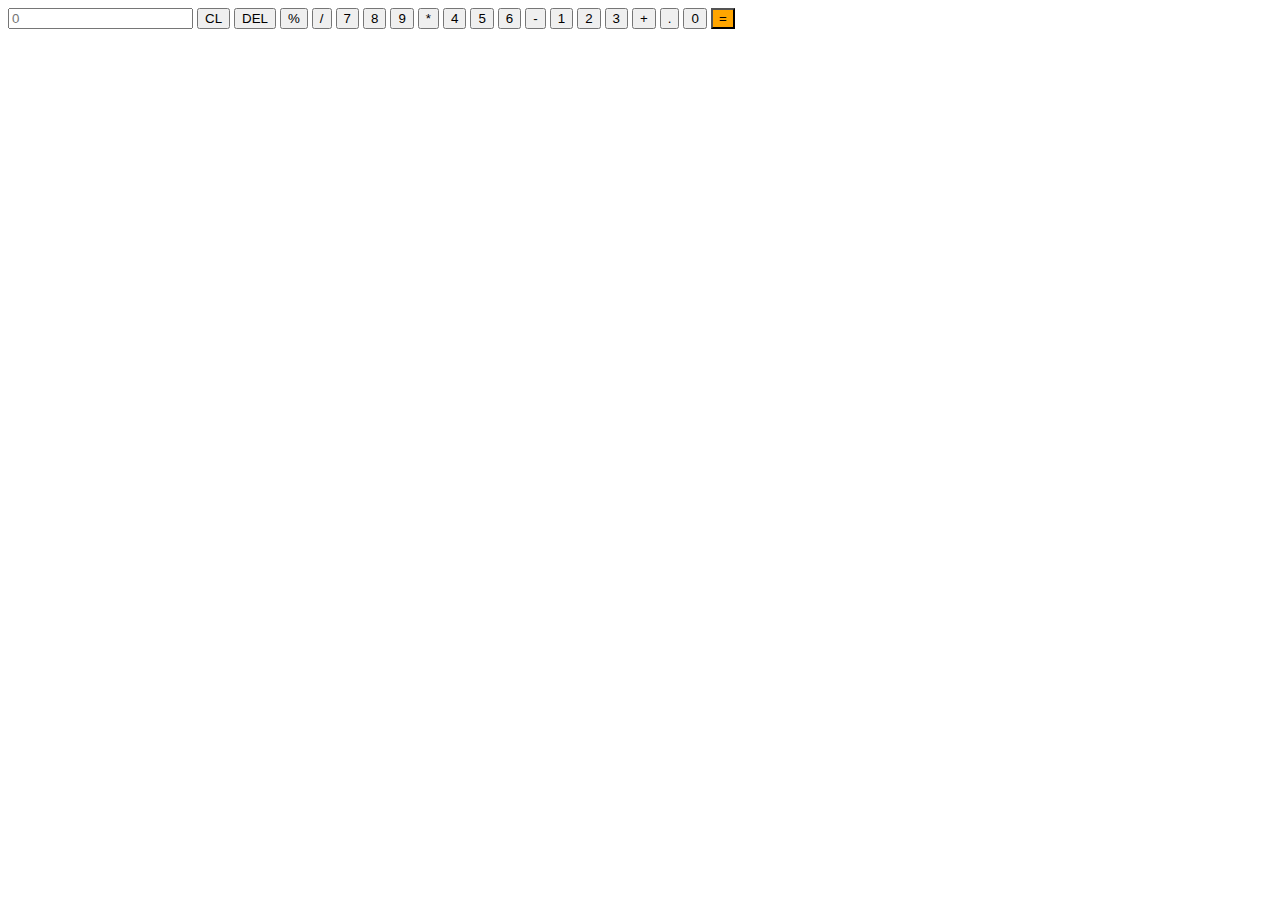
==== index.html @ cb84e43d "Moved index.html and style.css to root directory" ====
<html>
    <head>
         <title>Calculator</title>
         <link rel="stylesheet" type="text/css" href="Calculator.css">
         <meta charset="UTF-8">
         <meta name="viewport" content="width=device-width,initial-scale=1.0">
    </head>
    <body>
       <div class="container">
        <div class="calculator">
            <input type="text" placeholder="0" id="output">
            <button onclick="CL()">CL</button>
            <button onclick="del()">DEL</button>
            <button onclick="display('%')">%</button>
            <button onclick="display('/')">/</button>
            <button onclick="display('7')">7</button>
            <button onclick="display('8')">8</button>
            <button onclick="display('9')">9</button>
            <button onclick="display('*')">*</button>
            <button onclick="display('4')">4</button>
            <button onclick="display('5')">5</button>
            <button onclick="display('6')">6</button>
            <button onclick="display('-')">-</button>
            <button onclick="display('1')">1</button>
            <button onclick="display('2')">2</button>
            <button onclick="display('3')">3</button>
            <button onclick="display('+')">+</button>
            <button onclick="display('.')">.</button>
            <button onclick="display('0')">0</button>
            <button style="background-color:orange " onclick="calculate()" class="equal">=</button>
        </div>
       </div>
       <script>

let output = document.getElementById("output");
function display(num){
    output.value +=num;
}
function calculate(){
    try{
        output.value = eval(output.value);
    }
    catch(err){
        alert("Invalid");
    }
}
function CL(){
    output.value = "";
}
function del(){
    output.value = output.value.slice(0,-1);
}
</script>
</body>
</html>
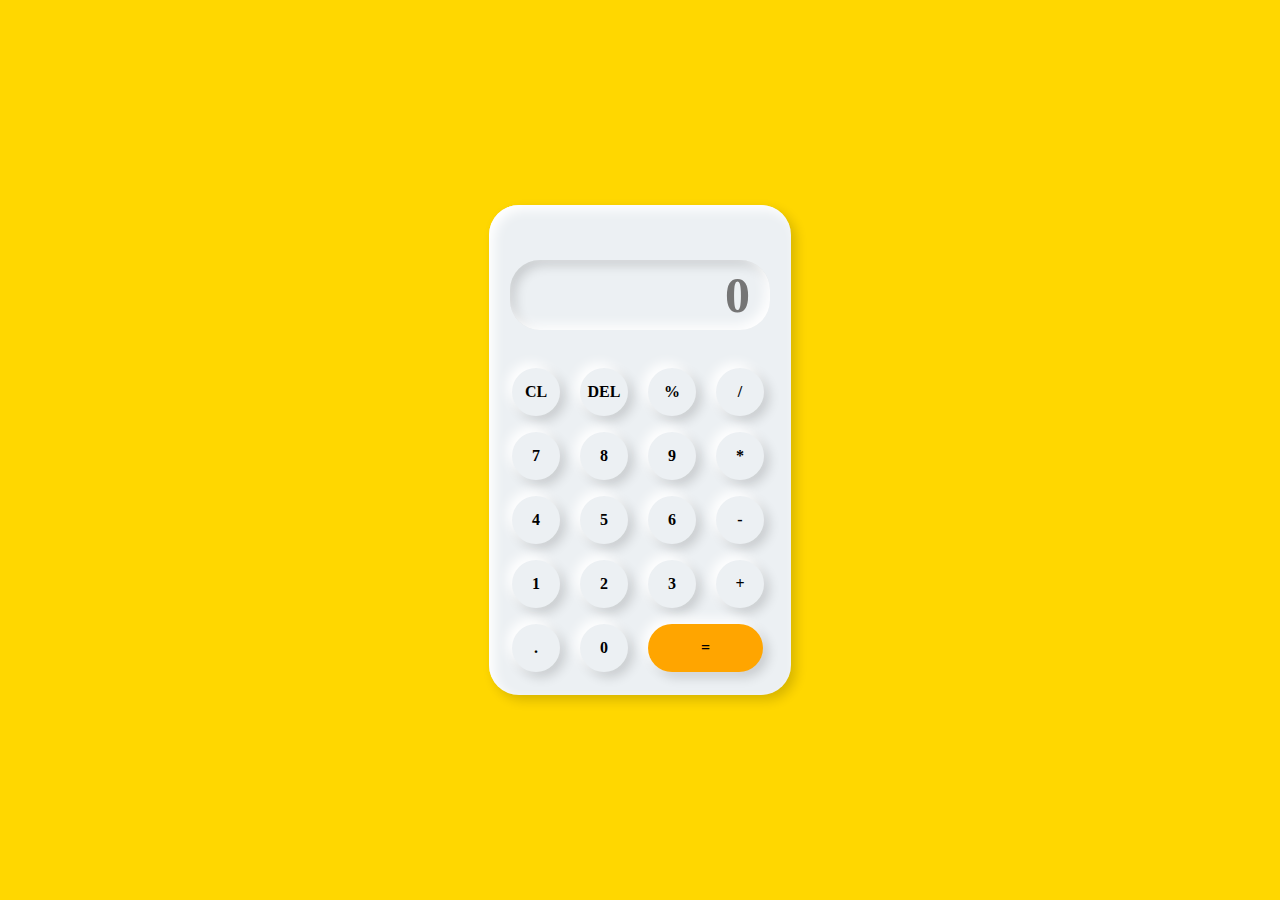
==== commit b7fccba4: "Update index.html" ====
--- a/index.html
+++ b/index.html
@@ -1,7 +1,7 @@
 <html>
     <head>
          <title>Calculator</title>
-         <link rel="stylesheet" type="text/css" href="Calculator.css">
+         <link rel="stylesheet" type="text/css" href="style.css">
          <meta charset="UTF-8">
          <meta name="viewport" content="width=device-width,initial-scale=1.0">
     </head>
--- a/style.css
+++ b/style.css
@@ -0,0 +1,70 @@
+*{
+    margin: 0;
+    padding: 0;
+    background-color:gold;
+    box-sizing: "border-box";
+    font-family: "san-serif";
+    outline: none;
+    font-weight:bold;
+}
+.container{
+    height: 100vh;
+    display: flex;
+   /*justify-content: center; - It will make horizonatally center*/
+    justify-content: center;
+    /* align-items: center; - It will make vertically center*/
+    align-items: center;
+    
+   
+    
+}
+.calculator{
+    background-color :#ecf0f3 ;
+    padding:15px;
+    border-radius: 30px;
+    /*box-shadow: inset 5px 5px 12px #ffffff;  - inset=inside the box  5px=horizontal 5px=vertical 12px=blur in white color*/
+    box-shadow: inset 5px 5px 12px #ffffff,
+                      5px 5px 12px rgba(0,0,0,.16);
+    display: grid;
+    grid-template-columns: repeat(4,68px);
+    
+}
+input{
+    grid-column: span 4;
+    height: 70px;
+    width:260px;
+    background-color: #ecf0f3;
+    /*box-shadow: inset -5px -5px 12px #ffffff; - inset=inside the box -5px=right side -5px=bottom*/
+    box-shadow: inset -5px -5px 12px #ffffff,
+                /*5px=left side 5px=top*/
+                inset 5px 5px 12px rgba(0,0,0,.16);
+    border:none;
+    border-radius: 30px;
+    color: black;
+    font-size: 50px;
+    text-align: end;
+    margin: auto;
+    margin-top: 40px;
+    margin-bottom: 30px;
+    padding: 20px;
+}
+button{
+    height: 48px;
+    width: 48px;
+    background-color:#ecf0f3;
+    /* -5px=horizontal -5px=vertical 12px=blur* ---> (left side)*/
+    box-shadow: -5px -5px 12px #ffffff,
+                 5px 5px 12px rgba(0,0,0,.16); /* ---> (right side)*/
+    border: none;
+    border-radius: 50%;
+    margin: 8px;
+    font-size: 16px;
+}
+.equal{
+    width:115px;
+    border-radius: 40px;
+    background-color: #ecf0f3;
+    /* -5px=horizontal -5px=vertical 12px=blur* ---> (left side)*/
+    box-shadow: -5px -5px 12px #ffffff,
+                 5px 5px 12px rgba(0,0,0,.16); /* ---> (right side)*/;
+}
